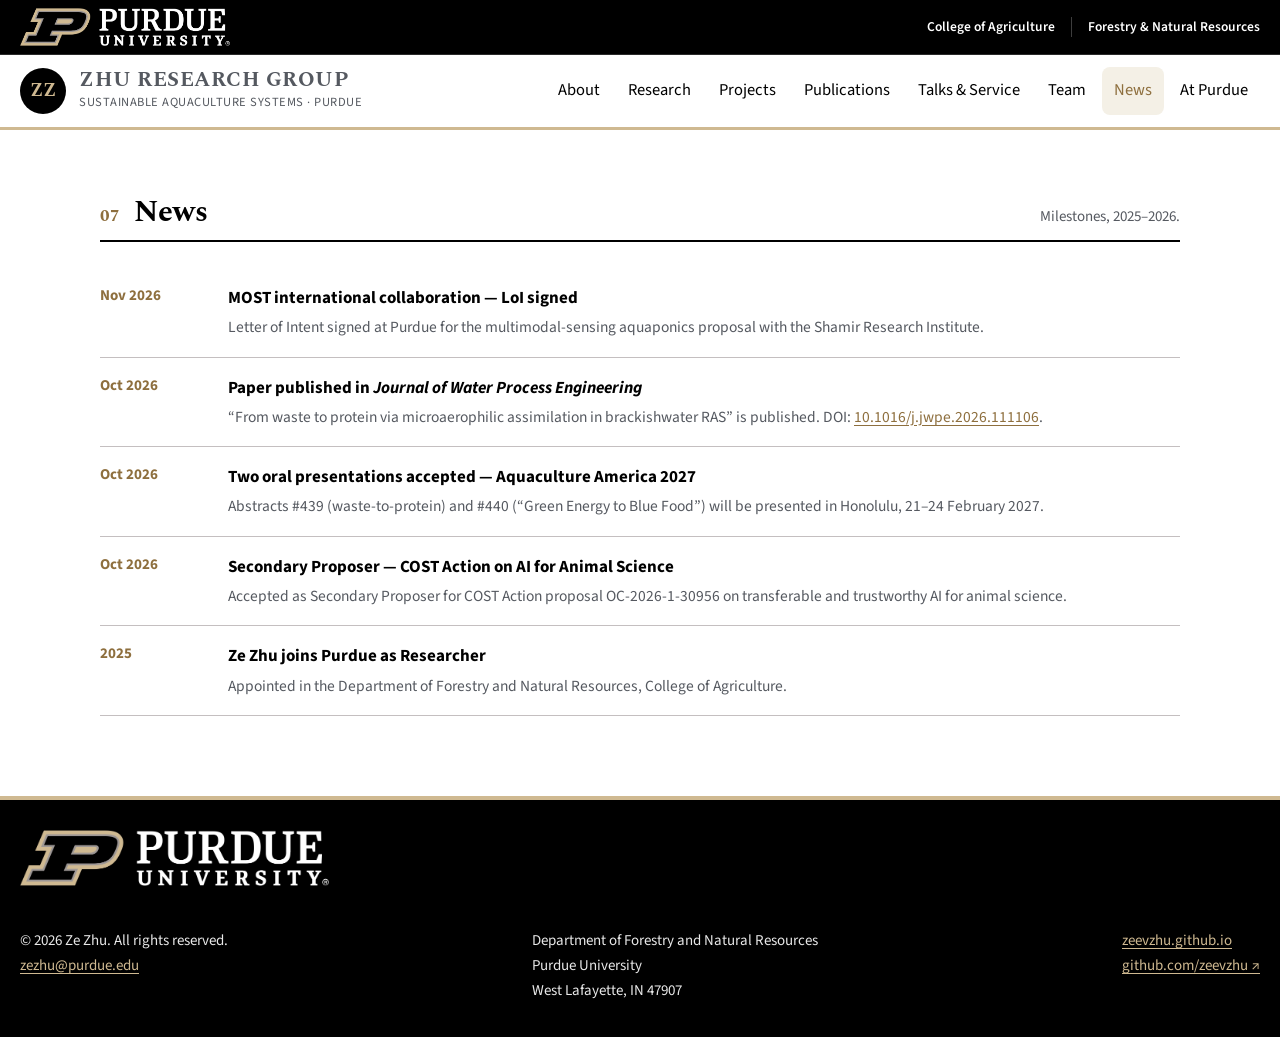
==== news.html @ 2a11c458 "Update site: multi-page website, PI/Co-PI badges, hero re-crop" ====
<!doctype html>
<html lang="en">

<head>
<meta charset="utf-8">
<meta name="viewport" content="width=device-width, initial-scale=1, viewport-fit=cover">
<meta name="color-scheme" content="light dark">
<meta name="description" content="Ze Zhu — Researcher at Purdue University. Sustainable aquaculture systems, aquaponics, waste-to-protein, photobioreactors and energy modelling.">
<link rel="icon" href="data:,">
<title>News — Ze Zhu | Purdue University</title>
<link rel="preconnect" href="https://fonts.googleapis.com">
<link rel="preconnect" href="https://fonts.gstatic.com" crossorigin>
<link href="https://fonts.googleapis.com/css2?family=Spectral:ital,wght@0,500;0,600;0,700;1,500&family=Source+Sans+3:wght@400;600;700&family=Noto+Serif+SC:wght@600;700&display=swap" rel="stylesheet">
<link rel="stylesheet" href="assets/site.css">
</head>
<body>

<!-- PURDUE INSTITUTIONAL BAR -->
<div class="purdue-bar">
  <div class="purdue-bar-in">
    <a class="p-lockup" href="https://www.purdue.edu" target="_blank" rel="noopener" aria-label="Purdue University">
      <img class="p-logo" src="assets/purdue-logo-reversed.png" alt="Purdue University">
    </a>
    <div class="p-right">
      <a href="https://ag.purdue.edu" target="_blank" rel="noopener">College of Agriculture</a>
      <span class="p-div hide-sm" aria-hidden="true"></span>
      <a class="hide-sm" href="https://ag.purdue.edu/department/forestry-natural-resources/index.html" target="_blank" rel="noopener">Forestry &amp; Natural Resources</a>
    </div>
  </div>
</div>

<header class="topbar">
  <div class="topbar-in">
    <a class="brand" href="index.html">
      <span class="mark">ZZ</span>
      <span><b>Zhu Research Group</b><span class="sub">Sustainable Aquaculture Systems · Purdue</span></span>
    </a>
    <button class="burger" id="burger" aria-label="Open menu" aria-expanded="false">☰</button>
    <nav class="main" id="mainnav" aria-label="Main">
      <a href="index.html">About</a>
      <a href="research.html">Research</a>
      <a href="projects.html">Projects</a>
      <a href="publications.html">Publications</a>
      <a href="talks.html">Talks &amp; Service</a>
      <a href="team.html">Team</a>
      <a href="news.html" class="active" aria-current="page">News</a>
      <a href="purdue.html">At Purdue</a>
    </nav>
  </div>
</header>

<main class="wrap">
<!-- NEWS -->
  <section id="news">
    <div class="sec-head"><span class="no">07</span><h2>News</h2><p>Milestones, 2025–2026.</p></div>
    <div class="news-item"><time>Nov 2026</time><div><b>MOST international collaboration — LoI signed</b><p>Letter of Intent signed at Purdue for the multimodal-sensing aquaponics proposal with the Shamir Research Institute.</p></div></div>
    <div class="news-item"><time>Oct 2026</time><div><b>Paper published in <i>Journal of Water Process Engineering</i></b><p>“From waste to protein via microaerophilic assimilation in brackishwater RAS” is published. DOI: <a href="https://doi.org/10.1016/j.jwpe.2026.111106" target="_blank" rel="noopener">10.1016/j.jwpe.2026.111106</a>.</p></div></div>
    <div class="news-item"><time>Oct 2026</time><div><b>Two oral presentations accepted — Aquaculture America 2027</b><p>Abstracts #439 (waste-to-protein) and #440 (“Green Energy to Blue Food”) will be presented in Honolulu, 21–24 February 2027.</p></div></div>
    <div class="news-item"><time>Oct 2026</time><div><b>Secondary Proposer — COST Action on AI for Animal Science</b><p>Accepted as Secondary Proposer for COST Action proposal OC-2026-1-30956 on transferable and trustworthy AI for animal science.</p></div></div>
    <div class="news-item"><time>2025</time><div><b>Ze Zhu joins Purdue as Researcher</b><p>Appointed in the Department of Forestry and Natural Resources, College of Agriculture.</p></div></div>
  </section>

  </main>

<footer>
  <div style="max-width:1280px;margin:0 auto;padding:30px 20px 0">
    <a class="p-lockup" href="https://www.purdue.edu" target="_blank" rel="noopener" aria-label="Purdue University">
      <img class="p-logo lg" src="assets/purdue-logo-reversed.png" alt="Purdue University">
    </a>
  </div>
  <div class="foot-in">
    <div>© 2026 Ze Zhu. All rights reserved.<br><a href="mailto:zezhu@purdue.edu">zezhu@purdue.edu</a></div>
    <div>Department of Forestry and Natural Resources<br>Purdue University<br>West Lafayette, IN 47907</div>
    <div><a href="https://zeevzhu.github.io">zeevzhu.github.io</a><br><a href="https://github.com/zeevzhu" target="_blank" rel="noopener">github.com/zeevzhu ↗</a></div>
  </div>
</footer>

<button class="totop" id="totop" aria-label="Back to top">↑</button>
<script src="assets/site.js"></script>
</body>
</html>
---- assets/site.css ----
/* Purdue University brand palette (Purdue Brand Studio):
   Primary — Boilermaker Gold #CFB991 · Black #000000 · White #FFFFFF
   Supporting — Aged #8E6F3E · Rush #DAAA00 · Field #DDB945 · Dust #EBD99F
                Steel #555960 · Cool Gray #6F727B · Railway Gray #9D9795 · Steam #C4BFC0 */
:root{
  --bg:#ffffff; --surface:#ffffff; --surface2:#f4f0e6;
  --ink:#000000; --muted:#555960; --line:#C4BFC0;
  --boiler:#CFB991; --rush:#DAAA00; --field:#DDB945; --dust:#EBD99F;
  --gold:#8E6F3E; --gold-soft:#f7f1de;
  --dark:#000000; --dark-ink:#ffffff;
  --radius:14px; --max:1120px;
  --shadow:0 10px 30px rgba(0,0,0,.10);
}
@media (prefers-color-scheme: dark){
  :root{ --bg:#000000; --surface:#161616; --surface2:#22201b; --ink:#ffffff; --muted:#C4BFC0; --line:#3d3d3d; --gold:#CFB991; --gold-soft:#292410; --shadow:0 10px 30px rgba(0,0,0,.55); }
}
*{box-sizing:border-box}
body{margin:0;background:var(--bg);color:var(--ink);font-family:"Source Sans 3",system-ui,sans-serif;font-size:17px;line-height:1.65;-webkit-font-smoothing:antialiased;text-rendering:optimizeLegibility}
::selection{background:var(--dust);color:#000}
a:focus-visible,button:focus-visible{outline:2px solid var(--rush);outline-offset:2px;border-radius:4px}
a{color:var(--gold);text-underline-offset:3px}
img{display:block;max-width:100%}
.wrap{max-width:var(--max);margin:0 auto;padding:0 20px}
h1,h2,h3{font-family:"Spectral","Noto Serif SC",serif;line-height:1.2;margin:0}
.cn{font-family:"Noto Serif SC",serif}

/* ── Purdue institutional bar + mark ── */
.purdue-bar{background:#000;color:#fff;border-bottom:1px solid #2a2a2a}
.purdue-bar-in{max-width:1280px;margin:0 auto;padding:8px 20px;display:flex;align-items:center;gap:14px;flex-wrap:wrap}
.p-lockup{display:inline-flex;align-items:center;text-decoration:none;color:#fff}
.p-logo{height:38px;width:auto}
.p-logo.lg{height:56px}
.p-logo.affil-logo{height:42px}
.logo-dark{display:none}
@media (prefers-color-scheme: dark){.logo-light{display:none}.logo-dark{display:block}}
.purdue-bar .p-right{margin-left:auto;display:flex;align-items:center;gap:16px;font-size:13.5px;color:#C4BFC0}
.purdue-bar .p-right a{color:#fff;text-decoration:none;font-weight:600}
.purdue-bar .p-right a:hover{color:var(--boiler)}
.purdue-bar .p-div{width:1px;height:20px;background:#3d3d3d}
@media(max-width:640px){.purdue-bar .p-right .hide-sm{display:none}.purdue-bar .p-logo{height:31px}}
.hero-badge{display:inline-flex;align-items:center;background:rgba(0,0,0,.55);border:1px solid var(--boiler);border-radius:10px;padding:9px 13px;backdrop-filter:blur(4px)}
.hero-badge .p-logo{height:27px}
.affil{display:flex;flex-direction:column;align-items:flex-start;gap:9px;background:var(--gold-soft);border:1px solid var(--boiler);border-radius:10px;padding:13px 14px;margin-top:16px}
.affil b{font-size:15px;display:block;line-height:1.25}
.affil span{font-size:13px;color:var(--muted);display:block;line-height:1.3}

/* ── Purdue campus gallery + photo break ── */
.campus{display:grid;grid-template-columns:1.55fr 1fr;gap:16px}
@media(max-width:800px){.campus{grid-template-columns:1fr}}
.campus figure{margin:0;border-radius:var(--radius);overflow:hidden;position:relative;background:#000}
.campus img{width:100%;height:100%;object-fit:cover}
.campus .tall img{height:100%;min-height:300px}
.campus .stack{display:grid;gap:16px}
.campus .stack figure{height:100%}
.campus figcaption{position:absolute;left:0;right:0;bottom:0;padding:34px 16px 12px;background:linear-gradient(transparent,rgba(0,0,0,.82));color:#fff;font-size:14px}
.campus figcaption b{display:block;font-size:15.5px}
.photo-break{margin:64px calc(50% - 50vw) 0;position:relative}
.photo-break img{width:100%;height:min(58vh,520px);object-fit:cover}
.photo-break .pb-panel{position:absolute;inset:auto 0 0 0;background:linear-gradient(transparent,rgba(0,0,0,.86) 45%);padding:80px 0 28px;color:#fff}
.photo-break blockquote{margin:0;font-family:"Spectral",serif;font-size:clamp(22px,3.4vw,34px);line-height:1.3;max-width:820px}
.photo-break blockquote em{color:var(--dust)}
.photo-break p{color:#ddd6c2;margin:8px 0 0;font-size:15px}
@media(max-width:640px){.photo-break img{height:300px}.photo-break .pb-panel{position:static;background:#06231f;padding:20px 0 22px}}

/* ── Top bar (mirrors reference: name left, nav right) ── */
.topbar{position:sticky;top:0;z-index:50;background:var(--surface);border-bottom:3px solid var(--boiler)}
.topbar-in{max-width:1280px;margin:0 auto;padding:0 20px;display:flex;align-items:center;gap:16px;min-height:72px}
.brand{display:flex;align-items:center;gap:13px;text-decoration:none;color:var(--ink);min-height:48px}
.brand .mark{width:46px;height:46px;border-radius:50%;background:#000;color:var(--boiler);display:grid;place-items:center;font-family:"Spectral",serif;font-weight:700;font-size:19px;flex:none;letter-spacing:0;text-transform:none}
@media (prefers-color-scheme: dark){.brand .mark{background:var(--boiler);color:#000}}
.brand b{font-family:"Spectral",serif;font-size:21px;display:block;line-height:1.1}
.brand span{font-size:12.5px;color:var(--muted);letter-spacing:.04em;text-transform:uppercase}
nav.main{margin-left:auto;display:flex;gap:4px;align-items:center}
nav.main a{color:var(--ink);text-decoration:none;font-size:16.5px;padding:10px 12px;border-radius:8px;min-height:44px;display:inline-flex;align-items:center}
nav.main a:hover,nav.main a.active{background:var(--surface2);color:var(--gold)}
.burger{display:none;margin-left:auto;background:none;border:1px solid var(--line);border-radius:9px;width:46px;height:46px;font-size:20px;color:var(--ink);cursor:pointer}
@media(max-width:860px){
  nav.main{display:none;position:absolute;top:72px;left:0;right:0;background:var(--surface);flex-direction:column;align-items:stretch;padding:10px 16px 16px;border-bottom:1px solid var(--line)}
  nav.main.open{display:flex}
  nav.main a{padding:12px}
  .burger{display:grid;place-items:center}
}

/* ── Hero — multi-scene fusion: a marine net-cage photograph fills the
   frame; four research-line photographs are layered over the upper right
   with white frames, soft shadows and slight rotations, clear of the title.
   Smart sensing & AI is the group's priority line, so its photograph is the
   collage's focal point: a full-width banner under a row of three smaller
   tiles, set apart by a Boilermaker Gold frame ── */
.hero{position:relative;height:min(88vh,720px);min-height:600px;background:#0a2e35;overflow:hidden}
.hero-media{position:absolute;inset:0}
.hero-bg{position:absolute;inset:0;width:100%;height:100%;object-fit:cover;object-position:center 30%}
.hero-shade{position:absolute;inset:0;background:linear-gradient(90deg,rgba(0,0,0,.30),rgba(0,0,0,0) 46%),linear-gradient(0deg,rgba(0,0,0,.30),rgba(0,0,0,0) 40%);pointer-events:none}
.hero-collage{position:absolute;top:24px;right:max(20px,calc(50vw - 620px));width:min(548px,41vw);display:grid;grid-template-columns:repeat(3,1fr);gap:12px;z-index:2}
.hero-collage figure{margin:0;position:relative;border-radius:12px;overflow:hidden;border:2px solid rgba(255,255,255,.92);box-shadow:0 16px 38px rgba(0,0,0,.48)}
.hero-collage img{width:100%;height:100%;object-fit:cover}
.hero-collage figcaption{position:absolute;left:0;right:0;bottom:0;padding:18px 10px 7px;background:linear-gradient(transparent,rgba(0,0,0,.78));color:#fff;font-size:12.5px;font-weight:700;line-height:1.3}
.hc-ras{aspect-ratio:4/3;transform:rotate(-1deg)}
.hc-pbr{aspect-ratio:4/3;transform:rotate(.8deg)}
.hc-aqua{aspect-ratio:4/3;transform:rotate(-.7deg)}
.hc-smart{grid-column:1/-1;aspect-ratio:2.15/1;transform:rotate(-.5deg);border:3px solid var(--boiler);box-shadow:0 20px 44px rgba(0,0,0,.55)}
.hc-smart figcaption{font-size:13.5px}
@media(max-width:1100px){
  .hero-collage{width:400px;gap:10px}
  .hero h1{max-width:620px}
}
.hero-panel{position:absolute;left:0;right:0;bottom:0;z-index:3;background:linear-gradient(transparent,rgba(0,0,0,.88) 38%);padding:90px 0 26px;color:#fff}
.hero-panel .wrap{display:flex;flex-wrap:wrap;gap:18px;align-items:flex-end;justify-content:space-between}
.hero h1{font-size:clamp(30px,4.6vw,50px);max-width:720px;text-wrap:balance}
.hero h1 em{font-style:italic;color:var(--dust)}
.hero p{max-width:640px;margin:10px 0 0;color:#e9e6df;font-size:17.5px}
.chips{display:flex;gap:8px;flex-wrap:wrap}
@media(max-width:640px){
  .hero{height:auto;min-height:0;overflow:visible}
  .hero-media{position:relative;height:340px;overflow:hidden}
  .hero-collage{top:auto;bottom:12px;left:12px;right:12px;width:auto;grid-template-columns:1fr 1fr 1fr 1.9fr;gap:8px}
  .hero-collage figure{transform:none;border-width:1.5px;border-radius:9px;box-shadow:0 8px 20px rgba(0,0,0,.45);height:86px}
  .hero-collage figcaption{display:none}
  .hc-ras{aspect-ratio:auto}
  .hc-pbr{grid-row:auto;aspect-ratio:auto}
  .hc-aqua{aspect-ratio:auto}
  .hc-smart{grid-column:auto;aspect-ratio:auto;border-width:2px}
  .hero-panel{position:static;background:#000;padding:22px 0 24px}
  .brand b{font-size:18px}
  .brand span.sub{display:none}
  .topbar-in{min-height:60px}
  .mark{width:40px;height:40px}
}

/* ── Sections ── */
section{padding:64px 0 8px}
.sec-head{display:flex;align-items:baseline;gap:14px;border-bottom:2px solid var(--ink);padding-bottom:10px;margin-bottom:26px}
.sec-head h2{font-size:30px}
.sec-head .no{font-family:"Spectral",serif;color:var(--gold);font-weight:700}
.sec-head p{margin:0 0 0 auto;color:var(--muted);font-size:15px;max-width:460px;text-align:right;line-height:1.5}
@media(max-width:700px){.sec-head p{display:none}}

.about-grid{display:grid;grid-template-columns:340px 1fr;gap:32px;align-items:stretch}
@media(max-width:860px){.about-grid{grid-template-columns:1fr}}
.pi-card{background:var(--surface);border:1px solid var(--line);border-radius:var(--radius);padding:24px;box-shadow:var(--shadow);display:flex;flex-direction:column;height:100%}
.avatar{width:96px;height:96px;border-radius:50%;object-fit:cover;object-position:top center;border:3px solid var(--boiler);background:var(--boiler);margin-bottom:14px}
.pi-card h3{font-size:24px}
.pi-card .role{color:var(--gold);font-weight:700;margin:4px 0 2px}
.pi-card .dept{color:var(--muted);font-size:15px}
.pi-links{display:flex;flex-direction:column;justify-content:space-evenly;flex:1;gap:2px;margin-top:16px;border-top:1px solid var(--line);padding-top:10px}
.pi-links a,.pi-links span{display:flex;justify-content:space-between;gap:10px;text-decoration:none;padding:10px 2px;min-height:44px;align-items:center;border-bottom:1px dashed var(--line);font-size:15.5px}
.pi-links a:hover{color:var(--gold)}
.btn{display:inline-flex;align-items:center;justify-content:center;gap:8px;background:var(--boiler);color:#000;border:none;border-radius:10px;padding:12px 18px;font:inherit;font-weight:700;cursor:pointer;min-height:48px;text-decoration:none}
.btn.ghost{background:transparent;color:var(--gold);border:1.5px solid var(--gold)}
.btn-row{display:flex;gap:10px;flex-wrap:wrap;margin-top:16px}
.timeline{margin-top:8px}
.tl{display:grid;grid-template-columns:118px 1fr;gap:16px;padding:13px 0;border-bottom:1px solid var(--line)}
.tl time{font-weight:700;color:var(--gold);font-size:15px;padding-top:2px}
.tl b{display:block}
.tl span{color:var(--muted);font-size:15.5px}
@media(max-width:560px){.tl{grid-template-columns:1fr;gap:2px}}

/* About — right column: spacing tuned so the text block starts at the
   profile card's top edge and its last rule ends at the card's bottom edge */
.about-main{display:flex;flex-direction:column}
.about-main .lead{margin:0;font-size:18.5px;line-height:1.62}
.about-main .sub{margin:14px 0 0;color:var(--muted);line-height:1.6}
.about-main h3.subhead{margin:22px 0 2px;font-size:21px}
.about-main .timeline{margin-top:2px}
.about-main .tl{padding:9.5px 0}
.about-main .tl time{padding-top:1px}
.about-main .tl b{line-height:1.35}
.about-main .tl span{font-size:15px;line-height:1.5}
.about-main .timeline:last-child .tl:last-child{border-bottom:1px solid var(--line)}

/* Research pillars — first pillar carries about twice the content,
   so it gets a double-width column and the three cards land at similar heights */
.pillars{display:grid;grid-template-columns:2fr 1fr 1fr;gap:20px}
@media(max-width:900px){.pillars{grid-template-columns:1fr}}
.pillar{background:var(--surface);border:1px solid var(--line);border-radius:var(--radius);overflow:hidden;display:flex;flex-direction:column}
.pillar img{height:190px;width:100%;object-fit:cover;flex:none}
/* Pillar 1 media: RAS photograph with a small aquaponics inset in the corner.
   Main image height matches the 190px image height of pillars 2 and 3;
   both photographs are crop-fitted (object-fit: cover), never stretched */
.pillar-media{position:relative;margin:0;flex:none}
.pillar-media .media-main{height:190px;object-position:center 62%}
.pillar-media .media-inset{position:absolute;right:12px;bottom:12px;width:40%;height:56%;object-fit:cover;object-position:center 68%;border:3px solid #fff;border-radius:10px;box-shadow:0 8px 22px rgba(0,0,0,.38)}
.pillar .body{padding:20px;display:flex;flex-direction:column;flex:1}
.pillar .tags{margin-top:auto;padding-top:14px}
.pillar h3{font-size:21px;margin-bottom:8px}
.pillar p{margin:0;color:var(--muted);font-size:15.5px}
.pillar .work{list-style:none;margin:14px 0 0;padding:12px 0 0;border-top:1px dashed var(--line)}
.pillar .work li{font-size:14px;line-height:1.5;color:var(--muted);margin:6px 0;padding-left:15px;position:relative}
.pillar .work li::before{content:"—";position:absolute;left:0;color:var(--gold);font-weight:700}
.pillar .work b{color:var(--ink)}
.tags{display:flex;gap:6px;flex-wrap:wrap;margin-top:14px}
.tag{background:var(--surface2);border-radius:999px;padding:4px 10px;font-size:12.5px;font-weight:600;color:var(--gold)}
/* Sub-topics inside pillar 1 — ordered parts */
.subtopics{margin-top:16px;border-top:1px solid var(--line)}
.subtopic{padding:14px 0 12px;border-bottom:1px dashed var(--line)}
.subtopic:last-child{border-bottom:none;padding-bottom:2px}
.subtopic h4{font-family:"Spectral","Noto Serif SC",serif;font-size:16.5px;line-height:1.3;margin:0 0 5px;display:flex;align-items:baseline;gap:9px}
.subtopic h4 .sno{font-size:12.5px;font-weight:700;letter-spacing:.06em;color:var(--gold);font-family:"Source Sans 3",system-ui,sans-serif;flex:none}
.subtopic p{font-size:14.5px;line-height:1.6}
.subtopic .ref{margin-top:5px;font-size:13.5px;line-height:1.5;color:var(--muted)}
.subtopic .ref b{color:var(--ink)}
/* Projects */
.proj{display:grid;grid-template-columns:repeat(2,1fr);gap:18px}
@media(max-width:800px){.proj{grid-template-columns:1fr}}
.proj article{background:var(--surface);border:1px solid var(--line);border-radius:var(--radius);overflow:hidden;display:flex;flex-direction:column;position:relative}
.proj article img{height:190px;width:100%;object-fit:cover;flex:none}
.proj .pbody{padding:18px 20px 20px}
.proj h3{font-size:20px}
.proj .meta{color:var(--gold);font-weight:700;font-size:13.5px;letter-spacing:.05em;text-transform:uppercase;margin:0 0 6px}
.proj p{color:var(--muted);margin:8px 0 0;font-size:15.5px}
.proj-group{font-family:"Spectral",serif;font-size:22px;margin:30px 0 14px}
.proj-group:first-of-type{margin-top:26px}

/* Leadership highlight — projects led by Ze Zhu (PI / Co-PI) get a Rush-gold
   border and a solid gold badge; projects where he is project group leader
   get a Boilermaker-gold border and a black badge with gold lettering */
.proj article.role-pi{border:2px solid var(--rush)}
.proj article.role-gl{border:2px solid var(--boiler)}
.role-badge{position:absolute;top:12px;left:12px;z-index:2;background:var(--rush);color:#000;font-size:12.5px;font-weight:700;letter-spacing:.07em;text-transform:uppercase;padding:5px 12px;border-radius:999px;box-shadow:0 4px 14px rgba(0,0,0,.35)}
.role-badge.gl{background:#000;color:var(--boiler);border:1.5px solid var(--boiler)}



/* Talks & editorial service */
.award{display:inline-block;background:var(--gold-soft);color:var(--gold);border-radius:999px;padding:2px 10px;font-size:12.5px;font-weight:700;margin-top:5px}
.ed-list{list-style:none;margin:8px 0 0;padding:0}
.ed-list li{padding:8px 0;border-bottom:1px dashed var(--line);font-size:15.5px;color:var(--muted)}
.ed-list li:last-child{border-bottom:none}
.ed-list b{color:var(--ink)}

/* News */
.news-item{display:grid;grid-template-columns:110px 1fr;gap:18px;padding:16px 0;border-bottom:1px solid var(--line)}
.news-item time{font-weight:700;color:var(--gold);font-size:15px}
.news-item b{font-size:17px}
.news-item p{margin:3px 0 0;color:var(--muted);font-size:15.5px}
@media(max-width:560px){.news-item{grid-template-columns:1fr;gap:2px}}

/* Publications */
.pub{padding:15px 0;border-bottom:1px solid var(--line)}
.pub .yr{color:var(--gold);font-weight:700;font-size:14px;letter-spacing:.04em}
.pub b{font-size:17px}
.pub p{margin:2px 0 0;color:var(--muted);font-size:15px}
.pub .me{color:var(--gold);font-weight:700}
.pub-year{font-family:"Spectral",serif;font-size:23px;margin:30px 0 2px}
.pub-year:first-of-type{margin-top:4px}

/* Team */
.team-grid{display:grid;grid-template-columns:1fr 1fr;gap:20px}
@media(max-width:800px){.team-grid{grid-template-columns:1fr}}
.panel{background:var(--surface);border:1px solid var(--line);border-radius:var(--radius);padding:24px}
.panel h3{font-size:21px;margin-bottom:8px}
.panel p,.panel li{color:var(--muted);font-size:15.5px}
.mentors-head{font-family:"Spectral",serif;font-size:22px;margin:30px 0 6px}
.mentors-sub{color:var(--muted);font-size:15.5px;margin:0 0 16px;max-width:760px}
.mentors{display:grid;grid-template-columns:repeat(3,1fr);gap:20px}
@media(max-width:900px){.mentors{grid-template-columns:1fr}}
.mentor{background:var(--surface);border:1px solid var(--line);border-radius:var(--radius);padding:24px;text-align:center}
.mentor img{width:124px;height:124px;border-radius:50%;object-fit:cover;object-position:top center;margin:0 auto 14px;border:3px solid var(--boiler)}
.mentor h3{font-size:21px}
.mentor .affil-line{color:var(--gold);font-weight:700;font-size:14.5px;margin:4px 0 0;line-height:1.4}
.mentor .rel{display:inline-block;background:var(--gold-soft);color:var(--gold);border-radius:999px;padding:3px 11px;font-size:12.5px;font-weight:700;margin-top:9px}
.mentor p{color:var(--muted);font-size:15px;margin:12px 0 0;text-align:left}
.mentor-credit{color:var(--muted);font-size:13px;margin:10px 0 0}


/* Footer (dark bar like reference) */
footer{margin-top:72px;background:#000;color:#e8e8e8;border-top:4px solid var(--boiler)}
.foot-in{max-width:1280px;margin:0 auto;padding:34px 20px;display:flex;flex-wrap:wrap;gap:14px 40px;justify-content:space-between;font-size:15px}
footer a{color:var(--boiler)}
.totop{position:fixed;right:16px;bottom:16px;width:48px;height:48px;border-radius:50%;background:#000;color:var(--boiler);border:1px solid var(--boiler);font-size:19px;cursor:pointer;box-shadow:var(--shadow);display:none}
@media (prefers-color-scheme: dark){.totop{background:var(--boiler);color:#000}}
.toast{position:fixed;left:50%;transform:translateX(-50%);bottom:22px;background:var(--dark);color:#fff;padding:11px 18px;border-radius:999px;font-size:14.5px;display:none;z-index:99}
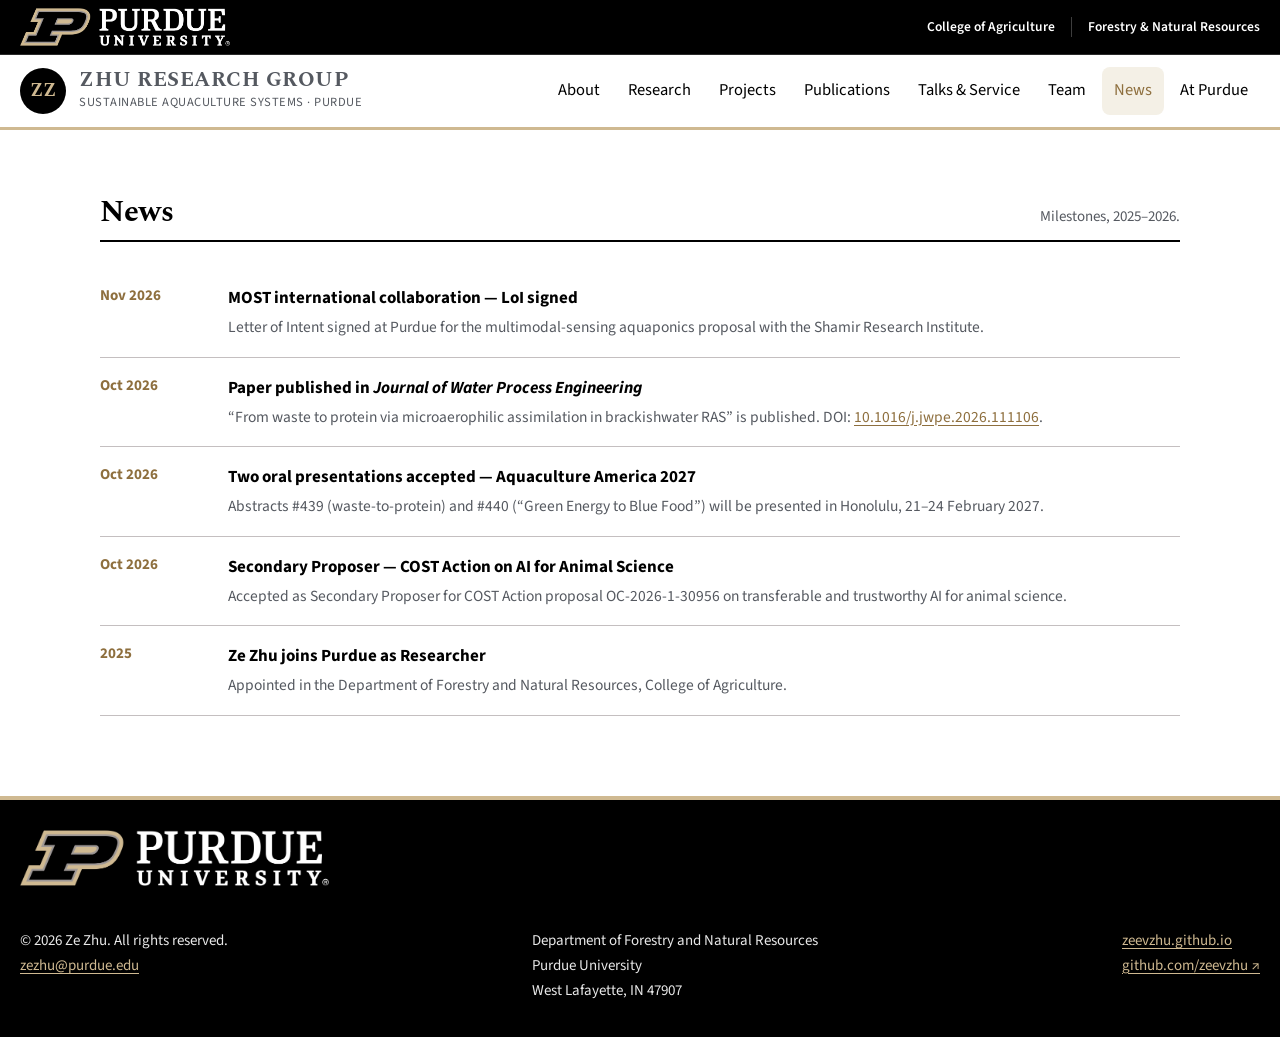
==== commit a70a8eea: "Update site: remove section numbers from page headings" ====
--- a/news.html
+++ b/news.html
@@ -52,7 +52,7 @@
 <main class="wrap">
 <!-- NEWS -->
   <section id="news">
-    <div class="sec-head"><span class="no">07</span><h2>News</h2><p>Milestones, 2025–2026.</p></div>
+    <div class="sec-head"><h2>News</h2><p>Milestones, 2025–2026.</p></div>
     <div class="news-item"><time>Nov 2026</time><div><b>MOST international collaboration — LoI signed</b><p>Letter of Intent signed at Purdue for the multimodal-sensing aquaponics proposal with the Shamir Research Institute.</p></div></div>
     <div class="news-item"><time>Oct 2026</time><div><b>Paper published in <i>Journal of Water Process Engineering</i></b><p>“From waste to protein via microaerophilic assimilation in brackishwater RAS” is published. DOI: <a href="https://doi.org/10.1016/j.jwpe.2026.111106" target="_blank" rel="noopener">10.1016/j.jwpe.2026.111106</a>.</p></div></div>
     <div class="news-item"><time>Oct 2026</time><div><b>Two oral presentations accepted — Aquaculture America 2027</b><p>Abstracts #439 (waste-to-protein) and #440 (“Green Energy to Blue Food”) will be presented in Honolulu, 21–24 February 2027.</p></div></div>
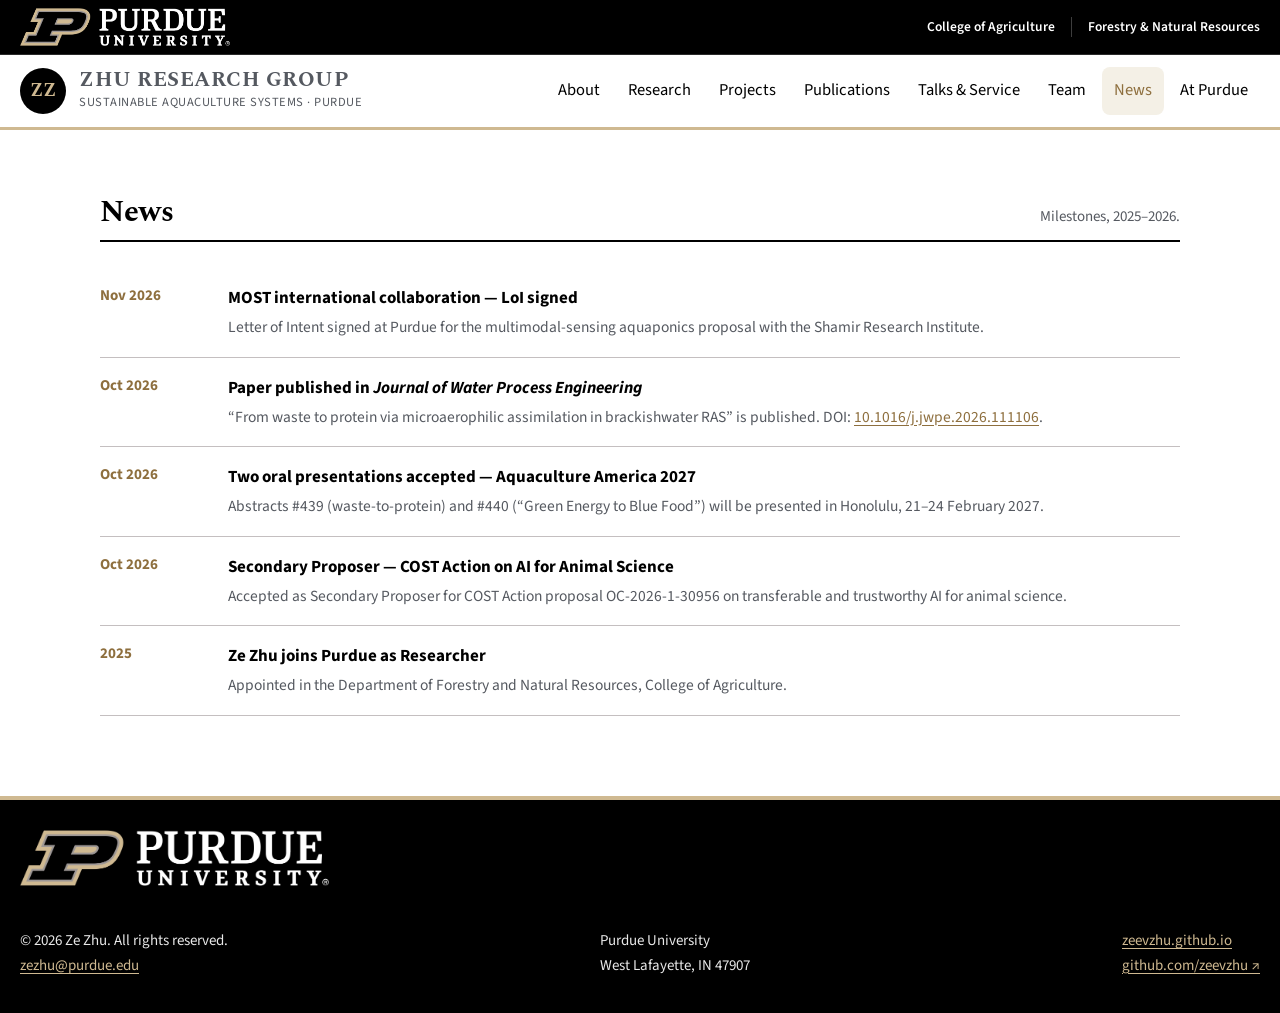
==== commit 8a4d657e: "Update site: remove Talks and editorial, add WoS/Scopus links, drop department name" ====
--- a/news.html
+++ b/news.html
@@ -70,7 +70,7 @@
   </div>
   <div class="foot-in">
     <div>© 2026 Ze Zhu. All rights reserved.<br><a href="mailto:zezhu@purdue.edu">zezhu@purdue.edu</a></div>
-    <div>Department of Forestry and Natural Resources<br>Purdue University<br>West Lafayette, IN 47907</div>
+    <div>Purdue University<br>West Lafayette, IN 47907</div>
     <div><a href="https://zeevzhu.github.io">zeevzhu.github.io</a><br><a href="https://github.com/zeevzhu" target="_blank" rel="noopener">github.com/zeevzhu ↗</a></div>
   </div>
 </footer>
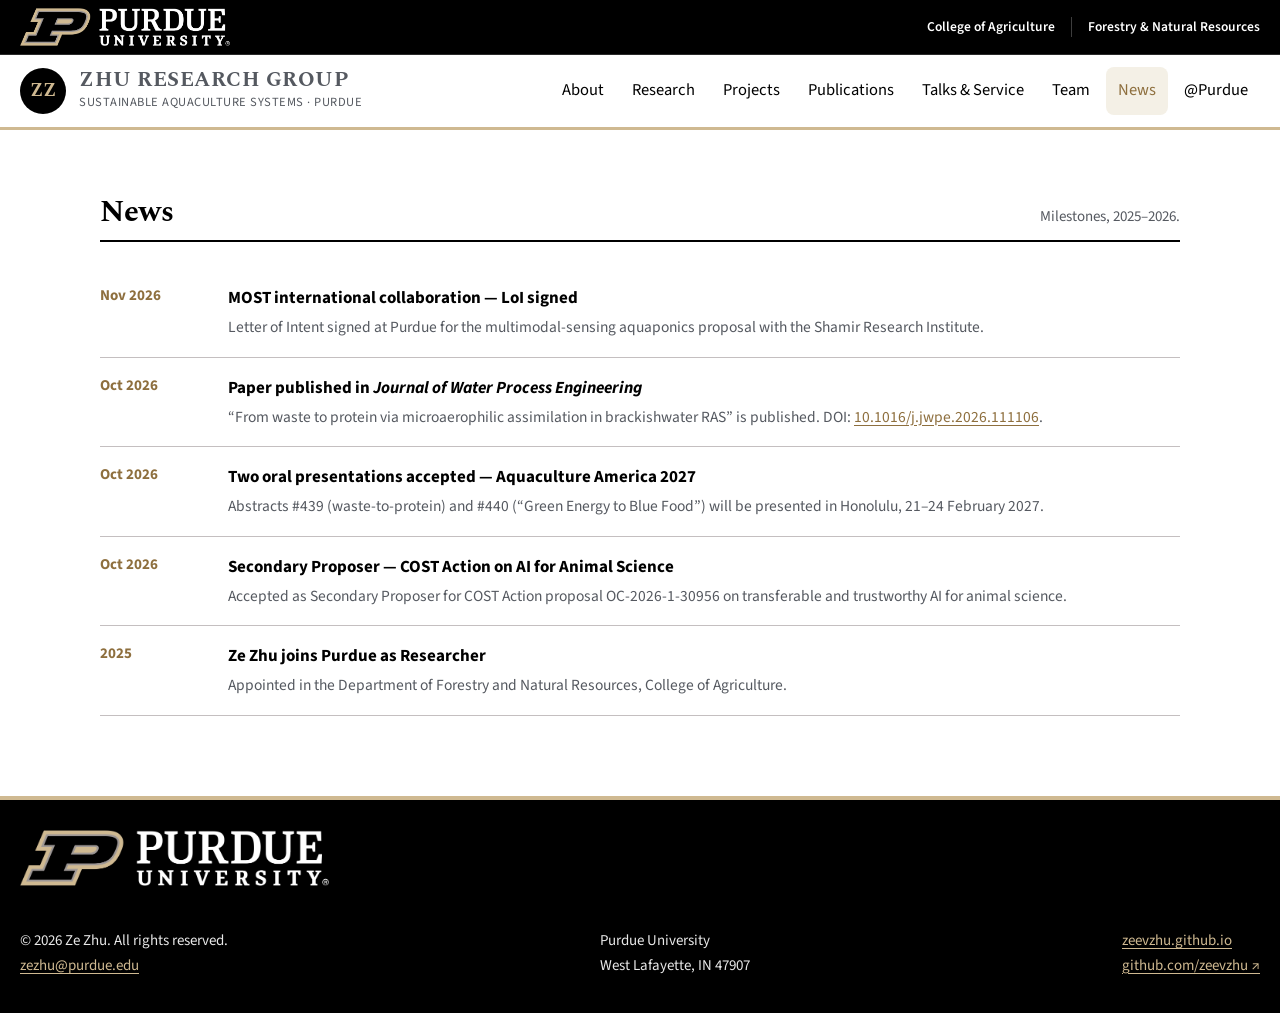
==== commit 0fb16fe9: "Update site: shorten Session Chair badge, nav At Purdue to @Purdue" ====
--- a/news.html
+++ b/news.html
@@ -44,7 +44,7 @@
       <a href="talks.html">Talks &amp; Service</a>
       <a href="team.html">Team</a>
       <a href="news.html" class="active" aria-current="page">News</a>
-      <a href="purdue.html">At Purdue</a>
+      <a href="purdue.html">@Purdue</a>
     </nav>
   </div>
 </header>
--- a/assets/site.css
+++ b/assets/site.css
@@ -30,7 +30,6 @@
 .p-lockup{display:inline-flex;align-items:center;text-decoration:none;color:#fff}
 .p-logo{height:38px;width:auto}
 .p-logo.lg{height:56px}
-.p-logo.affil-logo{height:42px}
 .logo-dark{display:none}
 @media (prefers-color-scheme: dark){.logo-light{display:none}.logo-dark{display:block}}
 .purdue-bar .p-right{margin-left:auto;display:flex;align-items:center;gap:16px;font-size:13.5px;color:#C4BFC0}
@@ -40,9 +39,6 @@
 @media(max-width:640px){.purdue-bar .p-right .hide-sm{display:none}.purdue-bar .p-logo{height:31px}}
 .hero-badge{display:inline-flex;align-items:center;background:rgba(0,0,0,.55);border:1px solid var(--boiler);border-radius:10px;padding:9px 13px;backdrop-filter:blur(4px)}
 .hero-badge .p-logo{height:27px}
-.affil{display:flex;flex-direction:column;align-items:flex-start;gap:9px;background:var(--gold-soft);border:1px solid var(--boiler);border-radius:10px;padding:13px 14px;margin-top:16px}
-.affil b{font-size:15px;display:block;line-height:1.25}
-.affil span{font-size:13px;color:var(--muted);display:block;line-height:1.3}
 
 /* ── Purdue campus gallery + photo break ── */
 .campus{display:grid;grid-template-columns:1.55fr 1fr;gap:16px}
@@ -135,19 +131,29 @@
 .sec-head p{margin:0 0 0 auto;color:var(--muted);font-size:15px;max-width:460px;text-align:right;line-height:1.5}
 @media(max-width:700px){.sec-head p{display:none}}
 
-.about-grid{display:grid;grid-template-columns:340px 1fr;gap:32px;align-items:stretch}
+.about-grid{display:grid;grid-template-columns:340px 1fr;gap:18px;align-items:stretch}
 @media(max-width:860px){.about-grid{grid-template-columns:1fr}}
-.pi-card{background:var(--surface);border:1px solid var(--line);border-radius:var(--radius);padding:24px;box-shadow:var(--shadow);display:flex;flex-direction:column;height:100%}
-.avatar{width:96px;height:96px;border-radius:50%;object-fit:cover;object-position:top center;border:3px solid var(--boiler);background:var(--boiler);margin-bottom:14px}
-.pi-card h3{font-size:24px}
-.pi-card .role{color:var(--gold);font-weight:700;margin:4px 0 2px}
+.about-side{display:flex;flex-direction:column;gap:18px;min-width:0}
+.about-side .pi-card{height:auto}
+.edu-card{background:var(--surface);border:1px solid var(--line);border-radius:var(--radius);padding:22px 20px;box-shadow:var(--shadow)}
+.edu-card h3.subhead{margin:0 0 2px;font-size:21px}
+.edu-card .timeline{margin-top:2px}
+.edu-card .tl{padding:7px 0}
+.edu-card .tl time{font-size:13.5px;padding-top:1px}
+.edu-card .tl b{font-size:16px;line-height:1.35}
+.edu-card .tl span{font-size:14px;line-height:1.5}
+@media(max-width:480px){.pi-links a{font-size:14px;padding:6px 8px}.edu-card .tl{grid-template-columns:96px 1fr;gap:10px}}
+.pi-card{background:var(--surface);border:1px solid var(--line);border-radius:var(--radius);padding:22px 20px;box-shadow:var(--shadow);display:flex;flex-direction:column;height:100%}
+.avatar{width:104px;height:104px;border-radius:50%;object-fit:cover;object-position:top center;border:3px solid var(--boiler);background:var(--boiler);margin:0 auto 14px}
+.pi-card h3{font-size:24px;text-align:center}
+.pi-card .role{color:var(--gold);font-weight:700;margin:4px 0 2px;text-align:center}
 .pi-card .dept{color:var(--muted);font-size:15px}
-.pi-links{display:flex;flex-direction:column;justify-content:space-evenly;flex:1;gap:2px;margin-top:16px;border-top:1px solid var(--line);padding-top:10px}
-.pi-links a,.pi-links span{display:flex;justify-content:space-between;gap:10px;text-decoration:none;padding:10px 2px;min-height:44px;align-items:center;border-bottom:1px dashed var(--line);font-size:15.5px}
-.pi-links a:hover{color:var(--gold)}
+.pi-links{display:grid;grid-template-columns:1fr 1fr;gap:6px;margin-top:12px;border-top:1px solid var(--line);padding-top:10px}
+.pi-links a{display:flex;align-items:center;justify-content:center;width:100%;min-width:0;box-sizing:border-box;text-align:center;white-space:nowrap;text-decoration:none;background:var(--boiler);color:#000;border-radius:999px;padding:6px 12px;min-height:38px;font-size:15.5px;font-weight:700}
+.pi-links a.email-link{grid-column:1/-1;background:var(--dark);color:var(--boiler)}
+.pi-links a:hover{opacity:.85}
 .btn{display:inline-flex;align-items:center;justify-content:center;gap:8px;background:var(--boiler);color:#000;border:none;border-radius:10px;padding:12px 18px;font:inherit;font-weight:700;cursor:pointer;min-height:48px;text-decoration:none}
 .btn.ghost{background:transparent;color:var(--gold);border:1.5px solid var(--gold)}
-.btn-row{display:flex;gap:10px;flex-wrap:wrap;margin-top:16px}
 .timeline{margin-top:8px}
 .tl{display:grid;grid-template-columns:118px 1fr;gap:16px;padding:13px 0;border-bottom:1px solid var(--line)}
 .tl time{font-weight:700;color:var(--gold);font-size:15px;padding-top:2px}
@@ -269,4 +275,10 @@
 footer a{color:var(--boiler)}
 .totop{position:fixed;right:16px;bottom:16px;width:48px;height:48px;border-radius:50%;background:#000;color:var(--boiler);border:1px solid var(--boiler);font-size:19px;cursor:pointer;box-shadow:var(--shadow);display:none}
 @media (prefers-color-scheme: dark){.totop{background:var(--boiler);color:#000}}
-.toast{position:fixed;left:50%;transform:translateX(-50%);bottom:22px;background:var(--dark);color:#fff;padding:11px 18px;border-radius:999px;font-size:14.5px;display:none;z-index:99}
+
+/* Earth Precision Agriculture Conference: paired talks + Session Chair badge */
+.talk-pair{display:grid;grid-template-columns:1fr 1fr;gap:16px;margin:10px 0 12px}
+.talk-item{border:1px solid var(--line);border-radius:var(--radius);padding:14px 16px;background:var(--surface)}
+.talk-item b{display:block;font-size:16px;line-height:1.35}
+.award.chair{display:block;font-size:14.5px;padding:8px 16px;border:1px solid var(--boiler);margin-top:12px}
+@media(max-width:640px){.talk-pair{grid-template-columns:1fr}}
